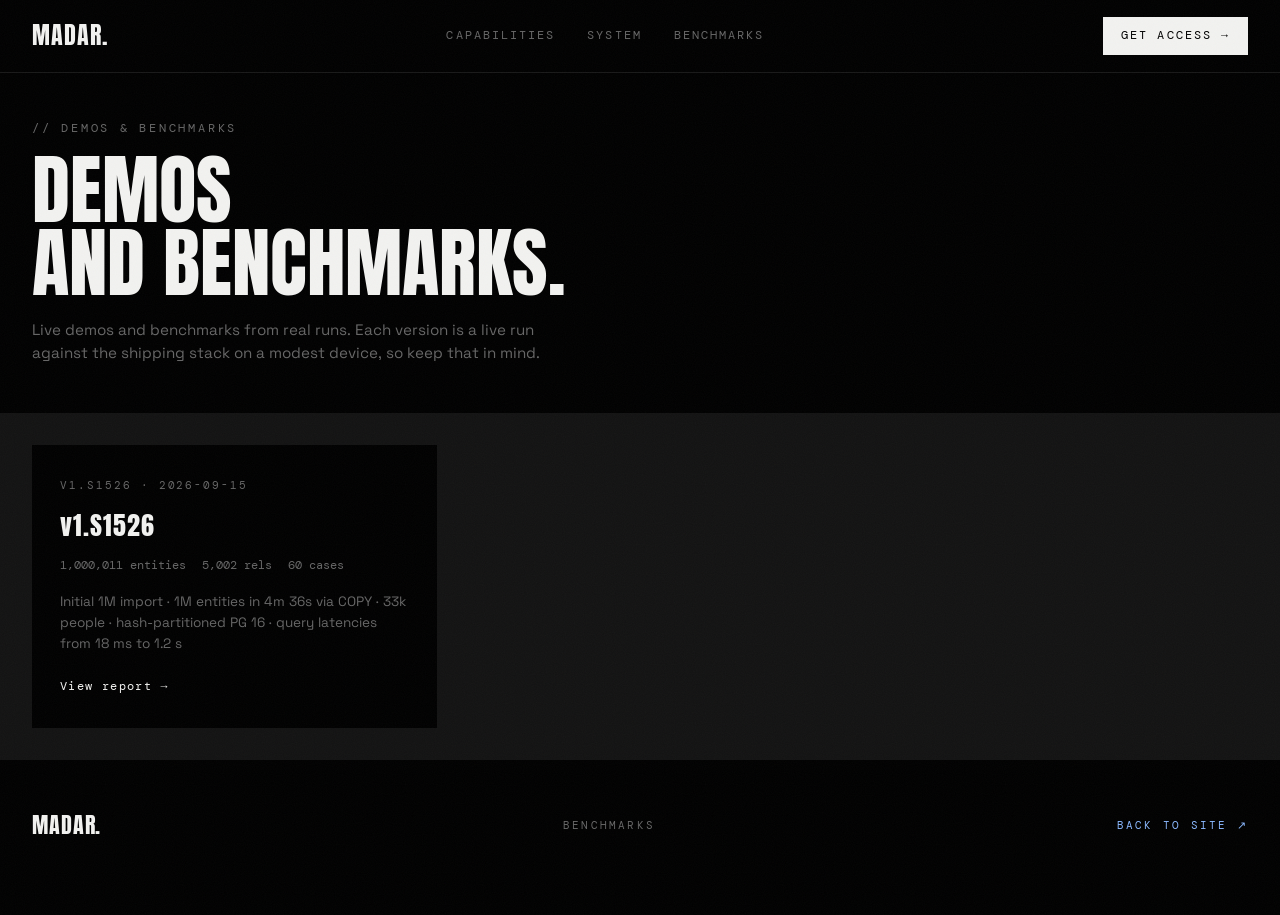
==== benchmarks/index.html @ 3ba4a6b2 "benchmarks" ====
<!DOCTYPE html>
<html lang="en">

<head>
  <meta charset="UTF-8">
  <meta name="viewport" content="width=device-width, initial-scale=1.0">
  <title>Benchmarks - Madar</title>
  <link rel="icon" type="image/png" href="../favicon.png">
  <link rel="preconnect" href="https://fonts.googleapis.com">
  <link rel="preconnect" href="https://fonts.gstatic.com" crossorigin>
  <link
    href="https://fonts.googleapis.com/css2?family=Anton&family=DM+Mono:ital,wght@0,300;0,400;1,300&family=Space+Grotesk:wght@400;500&display=swap"
    rel="stylesheet">
  <link rel="stylesheet" href="../style.css">
  <style>
    .bench-hero {
      max-width: 1440px;
      margin: 0 auto;
      padding: 120px 32px 48px
    }

    .bench-eyebrow {
      font-family: var(--mono);
      font-size: .72rem;
      letter-spacing: .24em;
      color: var(--dim)
    }

    .bench-title {
      font-family: var(--display);
      font-size: clamp(2.8rem, 6vw, 5rem);
      line-height: .95;
      margin-top: 16px;
      color: var(--off)
    }

    .bench-lead {
      color: var(--dim);
      max-width: 560px;
      margin-top: 18px;
      font-size: .95rem
    }

    .ver-grid {
      max-width: 1440px;
      margin: 0 auto;
      padding: 32px;
      display: grid;
      grid-template-columns: repeat(auto-fill, minmax(320px, 1fr));
      gap: 1px;
      background: rgba(242, 242, 240, .08)
    }

    .ver-card {
      background: var(--black);
      padding: 32px 28px;
      display: flex;
      flex-direction: column;
      gap: 12px;
      text-decoration: none;
      color: inherit;
      border: none
    }

    .ver-card:hover {
      background: #0d0d0d
    }

    .ver-tag {
      font-family: var(--mono);
      font-size: .68rem;
      letter-spacing: .18em;
      color: var(--dim)
    }

    .ver-name {
      font-family: var(--display);
      font-size: 1.6rem;
      letter-spacing: .04em;
      color: var(--off)
    }

    .ver-meta {
      font-family: var(--mono);
      font-size: .72rem;
      color: var(--dim);
      display: flex;
      gap: 16px;
      flex-wrap: wrap
    }

    .ver-desc {
      color: var(--dim);
      font-size: .85rem;
      margin-top: 4px
    }

    .ver-cta {
      font-family: var(--mono);
      font-size: .72rem;
      letter-spacing: .12em;
      color: var(--off);
      margin-top: 12px
    }

    .ver-card:hover .ver-cta {
      color: var(--white)
    }
  </style>
</head>

<body>
  <header class="hd visible">
    <div class="hd-inner">
      <a class="hd-word" href="../index.html">MADAR.</a>
      <nav class="hd-links">
        <a href="../index.html#capabilities">CAPABILITIES</a>
        <a href="../index.html#system">SYSTEM</a>
        <a href="./">BENCHMARKS</a>
      </nav>
      <a class="hd-cta" href="../index.html#deploy">GET ACCESS &rarr;</a>
    </div>
  </header>

  <main>
    <section class="bench-hero">
      <div class="bench-eyebrow">// DEMOS & BENCHMARKS</div>
      <div class="bench-title">DEMOS<br>AND BENCHMARKS.</div>
      <p class="bench-lead">Live demos and benchmarks from real runs. Each version is a live run against the shipping
        stack on a modest device, so keep that in mind.</p>
    </section>

    <div class="ver-grid">
      <a class="ver-card" href="./v1.S1526/">
        <div class="ver-tag">V1.S1526 &middot; 2026-09-15</div>
        <div class="ver-name">v1.S1526</div>
        <div class="ver-meta">
          <span>1,000,011 entities</span>
          <span>5,002 rels</span>
          <span>60 cases</span>
        </div>
        <p class="ver-desc">Initial 1M import · 1M entities in 4m 36s via COPY · 33k people · hash-partitioned PG 16 ·
          query latencies from 18 ms to 1.2 s</p>
        <div class="ver-cta">View report &rarr;</div>
      </a>
    </div>
  </main>

  <footer class="ft">
    <span class="ft-word">MADAR.</span>
    <span class="ft-mid">BENCHMARKS</span>
    <a class="ft-ver" href="../index.html">BACK TO SITE &nearr;</a>
  </footer>
</body>

</html>
---- style.css ----
:root {
  --black: #000;
  --white: #fff;
  --off: #f2f2f0;
  --dim: #666;
  --accent: #e8e8e8;
  --grain-opacity: 0.035;
  --snap: cubic-bezier(0.51, -0.01, 0.49, 1);
  --mono: "DM Mono", monospace;
  --display: "Anton", sans-serif;
  --sans: "Space Grotesk", "DM Mono", monospace;
}

* {
  margin: 0;
  padding: 0;
  box-sizing: border-box;
}

html {
  font-size: 16px;
  scroll-behavior: smooth;
}

body {
  background: var(--black);
  color: var(--off);
  font-family: var(--sans);
  line-height: 1.55;
  overflow-x: hidden;
  -webkit-font-smoothing: antialiased;
}

::selection {
  background: var(--off);
  color: var(--black);
}

a {
  color: inherit;
  text-decoration: none;
}

body::after {
  content: "";
  position: fixed;
  inset: -50%;
  z-index: 9999;
  pointer-events: none;
  opacity: var(--grain-opacity);
  background-image: url("data:image/svg+xml,%3Csvg xmlns='http://www.w3.org/2000/svg' width='300' height='300'%3E%3Cfilter id='n'%3E%3CfeTurbulence type='fractalNoise' baseFrequency='0.9' numOctaves='2'/%3E%3C/filter%3E%3Crect width='100%25' height='100%25' filter='url(%23n)'/%3E%3C/svg%3E");
}

.hd {
  position: fixed;
  top: 0;
  left: 0;
  right: 0;
  z-index: 100;
  border-bottom: 1px solid rgba(242, 242, 240, 0.1);
  background: #000;
  transform: translateY(-100%);
  transition: transform 0.35s var(--snap);
}

.hd.visible {
  transform: none;
}

.hd-inner {
  display: flex;
  align-items: center;
  justify-content: space-between;
  height: 72px;
  padding: 0 32px;
  max-width: 1440px;
  margin: 0 auto;
}

.hd-word {
  font-family: var(--display);
  font-size: 1.5rem;
  letter-spacing: 0.04em;
}

.hd-links {
  display: flex;
  gap: 32px;
  font-family: var(--mono);
  font-size: 0.72rem;
  letter-spacing: 0.18em;
  color: var(--dim);
}

.hd-links a:hover {
  color: var(--off);
}

.hd-cta {
  font-family: var(--mono);
  font-size: 0.72rem;
  letter-spacing: 0.18em;
  color: var(--black);
  background: var(--off);
  padding: 10px 18px;
}

.hd-cta:hover {
  background: var(--white);
}

.slide-hero {
  height: 100vh;
  display: flex;
  flex-direction: column;
  overflow: hidden;
}

.ticker-wrap {
  overflow: hidden;
  border-bottom: 1px solid rgba(242, 242, 240, 0.08);
}

.ticker-inner {
  display: flex;
  width: max-content;
  white-space: nowrap;
  animation: ticker 30s linear infinite;
}

.ticker-inner span {
  display: inline-block;
  padding: 14px 0;
  font-family: var(--mono);
  font-size: 0.72rem;
  letter-spacing: 0.14em;
  color: var(--dim);
}

@keyframes ticker {
  to {
    transform: translateX(-50%);
  }
}

.hero-grid {
  flex: 1;
  display: grid;
  grid-template-columns: 1fr auto;
  align-items: end;
  max-width: 1440px;
  margin: 0 auto;
  width: 100%;
  padding: 80px 32px 60px;
  gap: 40px;
}

.hero-left {
  align-self: end;
}

.hero-wordmark {
  font-family: var(--display);
  line-height: 0.85;
  font-size: clamp(7rem, 20vw, 19rem);
  letter-spacing: 0.01em;
  color: var(--off);
  white-space: nowrap;
}

.wm-dot {
  color: var(--dim);
}

.hero-sub {
  margin-top: 24px;
  font-size: 1.05rem;
  color: var(--dim);
}

.hero-right {
  display: flex;
  flex-direction: column;
  gap: 56px;
  justify-content: space-between;
  max-width: 360px;
  align-self: end;
  padding-bottom: 8px;
}

.hr-label {
  font-family: var(--mono);
  font-size: 0.72rem;
  letter-spacing: 0.2em;
  color: var(--dim);
  margin-bottom: 12px;
}

.hr-desc {
  color: var(--dim);
  font-size: 0.92rem;
}

.hr-actions {
  display: flex;
  flex-wrap: wrap;
  gap: 12px;
}

.hbtn {
  display: inline-flex;
  align-items: center;
  gap: 14px;
  padding: 14px 20px;
  border: 1px solid var(--dim);
  font-family: var(--mono);
  font-size: 0.74rem;
  letter-spacing: 0.12em;
  color: var(--off);
  transition: border-color 0.2s, background 0.2s;
}

.hbtn .a {
  color: var(--dim);
}

.hbtn:hover {
  border-color: var(--off);
}

.hbtn:hover .a {
  color: var(--off);
}

.hbtn.fill {
  background: var(--off);
  color: var(--black);
  border-color: var(--off);
}

.hbtn.fill .a {
  color: var(--black);
}

.hbtn.fill:hover {
  background: var(--white);
}

.slide-status {
  display: flex;
  flex-direction: column;
  align-items: flex-start;
  gap: 6px;
  padding: 48px 32px;
  max-width: 1440px;
  margin: 0 auto;
  border-bottom: 1px solid rgba(242, 242, 240, 0.08);
}

.sp-label,
.sp-lead,
.sp-count,
.sp-suffix {
  white-space: nowrap;
}

.sp-label {
  font-family: var(--mono);
  font-size: 0.72rem;
  letter-spacing: 0.2em;
  color: var(--dim);
}

.sp-lead {
  color: var(--dim);
  font-size: 0.92rem;
}

.sp-version {
  display: flex;
  align-items: baseline;
  gap: 14px;
  flex-wrap: wrap;
}

.sp-count {
  font-family: var(--display);
  font-size: clamp(2.5rem, 8vw, 5.5rem);
  color: var(--off);
  line-height: 0.9;
}

.sp-suffix {
  font-family: var(--display);
  font-size: clamp(1rem, 2.5vw, 1.6rem);
  color: var(--dim);
  letter-spacing: 0.06em;
}

.sp-sub {
  flex-basis: 100%;
  color: var(--dim);
  font-size: 0.85rem;
}

.wmarquee {
  overflow: hidden;
  border-bottom: 1px solid rgba(242, 242, 240, 0.08);
}

.wmarquee-track {
  display: flex;
  width: max-content;
  white-space: nowrap;
  animation: marquee 22s linear infinite;
}

.wmarquee-track span {
  display: inline-block;
  padding: 26px 0;
  font-family: var(--display);
  font-size: clamp(2.4rem, 6vw, 4.5rem);
  color: rgba(242, 242, 240, 0.06);
}

@keyframes marquee {
  to {
    transform: translateX(-50%);
  }
}

.zor-section {
  max-width: 1440px;
  margin: 0 auto;
  padding: 140px 32px 0;
}

.zor-top {
  max-width: 720px;
}

.zor-eyebrow {
  font-family: var(--mono);
  font-size: 0.72rem;
  letter-spacing: 0.24em;
  color: var(--dim);
  margin-bottom: 24px;
}

.zor-title {
  font-family: var(--display);
  font-size: clamp(3.4rem, 8vw, 7rem);
  line-height: 0.9;
  color: var(--off);
}

.zor-italic {
  font-family: var(--sans);
  font-style: italic;
  font-weight: 500;
  color: var(--dim);
}

.zor-lead {
  margin-top: 28px;
  color: var(--dim);
  max-width: 520px;
  font-size: 0.95rem;
}

.zor-caps {
  display: grid;
  grid-template-columns: repeat(3, 1fr);
  gap: 1px;
  background: rgba(242, 242, 240, 0.08);
  margin-top: 100px;
}

.zor-cap {
  background: var(--black);
  padding: 36px 28px;
}

.cap-num {
  font-family: var(--mono);
  font-size: 0.72rem;
  letter-spacing: 0.2em;
  color: var(--dim);
  margin-bottom: 18px;
}

.cap-title {
  font-family: var(--display);
  font-size: 1.15rem;
  letter-spacing: 0.06em;
  color: var(--off);
  margin-bottom: 14px;
}

.cap-desc {
  color: var(--dim);
  font-size: 0.85rem;
}

.zor-queries {
  display: flex;
  flex-wrap: wrap;
  align-items: center;
  gap: 12px;
  padding: 64px 0 0;
}

.zq-label {
  font-family: var(--mono);
  font-size: 0.7rem;
  letter-spacing: 0.2em;
  color: var(--dim);
  margin-right: 8px;
}

.zq-tag {
  font-family: var(--mono);
  font-size: 0.74rem;
  color: var(--dim);
  border: 1px solid rgba(242, 242, 240, 0.14);
  padding: 8px 14px;
  transition: color 0.2s, border-color 0.2s;
}

.zq-tag:hover {
  color: var(--off);
  border-color: var(--off);
}

.pb-section {
  border-top: 1px solid rgba(242, 242, 240, 0.08);
  margin-top: 140px;
}

.pb-label {
  padding: 28px 32px;
  max-width: 1440px;
  margin: 0 auto;
  font-family: var(--mono);
  font-size: 0.72rem;
  letter-spacing: 0.24em;
  color: var(--dim);
  border-bottom: 1px solid rgba(242, 242, 240, 0.08);
}

.pb-grid {
  max-width: 1440px;
  margin: 0 auto;
  padding: 40px 32px;
  display: grid;
  grid-template-columns: repeat(3, 1fr);
  gap: 1px;
  background: rgba(242, 242, 240, 0.08);
}

.pb-card {
  background: var(--black);
  padding: 34px 28px;
  display: flex;
  flex-direction: column;
  gap: 14px;
  transition: background 0.25s var(--snap);
}

.pb-card:hover {
  background: #0d0d0d;
}

.pb-card-top {
  display: flex;
  align-items: center;
  justify-content: space-between;
}

.pb-num {
  font-family: var(--mono);
  font-size: 0.7rem;
  letter-spacing: 0.2em;
  color: var(--dim);
}

.pb-card-title {
  font-family: var(--display);
  font-size: 1.25rem;
  letter-spacing: 0.05em;
  color: var(--off);
}

.pb-card-desc {
  color: var(--dim);
  font-size: 0.84rem;
}

.sys-section {
  max-width: 1440px;
  margin: 0 auto;
  padding: 150px 32px;
  border-bottom: 1px solid rgba(242, 242, 240, 0.08);
}

.sys-head {
  margin-bottom: 60px;
}

.sys-title {
  font-family: var(--display);
  font-size: clamp(3rem, 7vw, 6rem);
  line-height: 0.92;
  color: var(--off);
}

.sys-cols {
  display: grid;
  grid-template-columns: repeat(3, 1fr);
  gap: 1px;
  background: rgba(242, 242, 240, 0.08);
}

.sys-col {
  background: var(--black);
  padding: 40px 32px;
}

.sys-col-tag {
  font-family: var(--mono);
  font-size: 0.72rem;
  letter-spacing: 0.24em;
  color: var(--dim);
  margin-bottom: 18px;
}

.sys-col p {
  color: var(--dim);
  font-size: 0.88rem;
}

.cta-section {
  border-top: 1px solid rgba(242, 242, 240, 0.08);
}

.cta-inner {
  max-width: 1440px;
  margin: 0 auto;
  padding: 160px 32px;
  text-align: center;
}

.cta-title {
  font-family: var(--display);
  font-size: clamp(3.4rem, 9vw, 8rem);
  line-height: 0.9;
  color: var(--off);
}

.cta-lead {
  color: var(--dim);
  margin: 32px 0 40px;
}

.cta-inner .hr-actions {
  justify-content: center;
}

.modal {
  position: fixed;
  inset: 0;
  z-index: 200;
  display: flex;
  align-items: center;
  justify-content: center;
  padding: 24px;
}

.modal[hidden] {
  display: none;
}

.modal-backdrop {
  position: absolute;
  inset: 0;
  background: rgba(0, 0, 0, 0.85);
  backdrop-filter: blur(6px);
}

.modal-box {
  position: relative;
  max-width: 520px;
  width: 100%;
  background: #0a0a0a;
  border: 1px solid rgba(242, 242, 240, 0.14);
  padding: 44px 40px;
}

.modal-label {
  font-family: var(--mono);
  font-size: 0.72rem;
  letter-spacing: 0.24em;
  color: var(--dim);
  margin-bottom: 20px;
}

.modal-title {
  font-family: var(--display);
  font-size: clamp(2.4rem, 7vw, 3.6rem);
  line-height: 0.92;
  color: var(--off);
}

.modal-lead {
  color: var(--off);
  margin-top: 24px;
  font-size: 0.98rem;
}

.modal-sub {
  color: var(--dim);
  margin-top: 10px;
  font-size: 0.85rem;
}

.modal-beta {
  margin-top: 24px;
  border: 1px solid rgba(242, 242, 240, 0.14);
  padding: 18px 20px;
  background: #0d0d0d;
}

.mb-label {
  font-family: var(--mono);
  font-size: 0.68rem;
  letter-spacing: 0.2em;
  color: var(--dim);
}

.mb-text {
  margin-top: 8px;
  color: var(--off);
  font-size: 0.9rem;
}

.modal-actions {
  display: flex;
  gap: 12px;
  flex-wrap: wrap;
  margin-top: 36px;
}

button.hbtn {
  cursor: pointer;
  background: none;
  font: inherit;
}

.ft {
  display: flex;
  align-items: center;
  justify-content: space-between;
  gap: 20px;
  flex-wrap: wrap;
  max-width: 1440px;
  margin: 0 auto;
  padding: 48px 32px 72px;
  font-family: var(--mono);
  font-size: 0.7rem;
  letter-spacing: 0.2em;
  color: var(--dim);
}

.ft-word {
  font-family: var(--display);
  font-size: 1.4rem;
  color: var(--off);
  letter-spacing: 0.04em;
}

.ft-ver {
  color: #8ab8ff;
}

.ft-ver:hover {
  color: var(--off);
}

.reveal-left {
  opacity: 0;
  transform: translateX(40px);
  transition: opacity 0.9s var(--snap), transform 0.9s var(--snap);
}

.reveal-right {
  opacity: 0;
  transform: translateX(-40px);
  transition: opacity 0.9s var(--snap), transform 0.9s var(--snap);
}

.reveal-up {
  opacity: 0;
  transform: translateY(36px);
  transition: opacity 0.9s var(--snap), transform 0.9s var(--snap);
}

.reveal-left.visible,
.reveal-right.visible,
.reveal-up.visible {
  opacity: 1;
  transform: none;
}

@media (max-width: 1000px) {
  .hero-grid {
    grid-template-columns: 1fr;
    align-items: start;
    padding-top: 60px;
  }

  .hero-right {
    max-width: none;
    gap: 32px;
  }

  .zor-top {
    grid-template-columns: 1fr;
    gap: 40px;
  }

  .pb-grid {
    grid-template-columns: repeat(2, 1fr);
  }

  .sys-cols {
    grid-template-columns: 1fr;
  }
}

@media (max-width: 680px) {
  .hd-links {
    display: none;
  }

  .hd-cta {
    display: none;
  }

  .pb-grid {
    grid-template-columns: 1fr;
  }

  .zor-caps {
    grid-template-columns: 1fr;
  }
}

/* Risk assessment — no-style identity, honest copy, no drama */
.risk-section {
  max-width: 1440px;
  margin: 0 auto;
  padding: 140px 32px 0;
  border-left: 1px solid rgba(242, 242, 240, 0.08);
  border-right: 1px solid rgba(242, 242, 240, 0.08);
}

.risk-head {
  max-width: 720px;
}

.risk-eyebrow {
  font-family: var(--mono);
  font-size: 0.72rem;
  letter-spacing: 0.24em;
  color: var(--dim);
  margin-bottom: 22px;
}

.risk-title {
  font-family: var(--display);
  font-weight: 400;
  font-size: clamp(2.6rem, 6vw, 5rem);
  line-height: 1;
  letter-spacing: 0.01em;
  color: var(--off);
  text-transform: uppercase;
}

.risk-lead {
  margin-top: 22px;
  color: var(--dim);
  max-width: 520px;
  font-size: 0.95rem;
}

.risk-grid {
  display: grid;
  grid-template-columns: repeat(3, 1fr);
  gap: 1px;
  background: rgba(242, 242, 240, 0.08);
  margin-top: 84px;
}

.risk-card {
  background: var(--black);
  padding: 34px 28px 38px;
  position: relative;
}

.risk-card::before {
  content: "";
  position: absolute;
  top: 0;
  left: 0;
  width: 100%;
  height: 2px;
  background: rgba(242, 242, 240, 0.12);
}

.risk-index {
  font-family: var(--mono);
  font-size: 0.7rem;
  letter-spacing: 0.18em;
  color: var(--dim);
  margin-bottom: 16px;
}

.risk-card-title {
  font-family: var(--mono);
  font-size: 0.78rem;
  letter-spacing: 0.12em;
  text-transform: uppercase;
  color: var(--off);
  margin-bottom: 12px;
}

.risk-card-desc {
  color: var(--dim);
  font-size: 0.85rem;
}

.risk-note {
  margin-top: 40px;
  max-width: 640px;
  color: var(--dim);
  font-size: 0.82rem;
  font-family: var(--mono);
  line-height: 1.7;
}
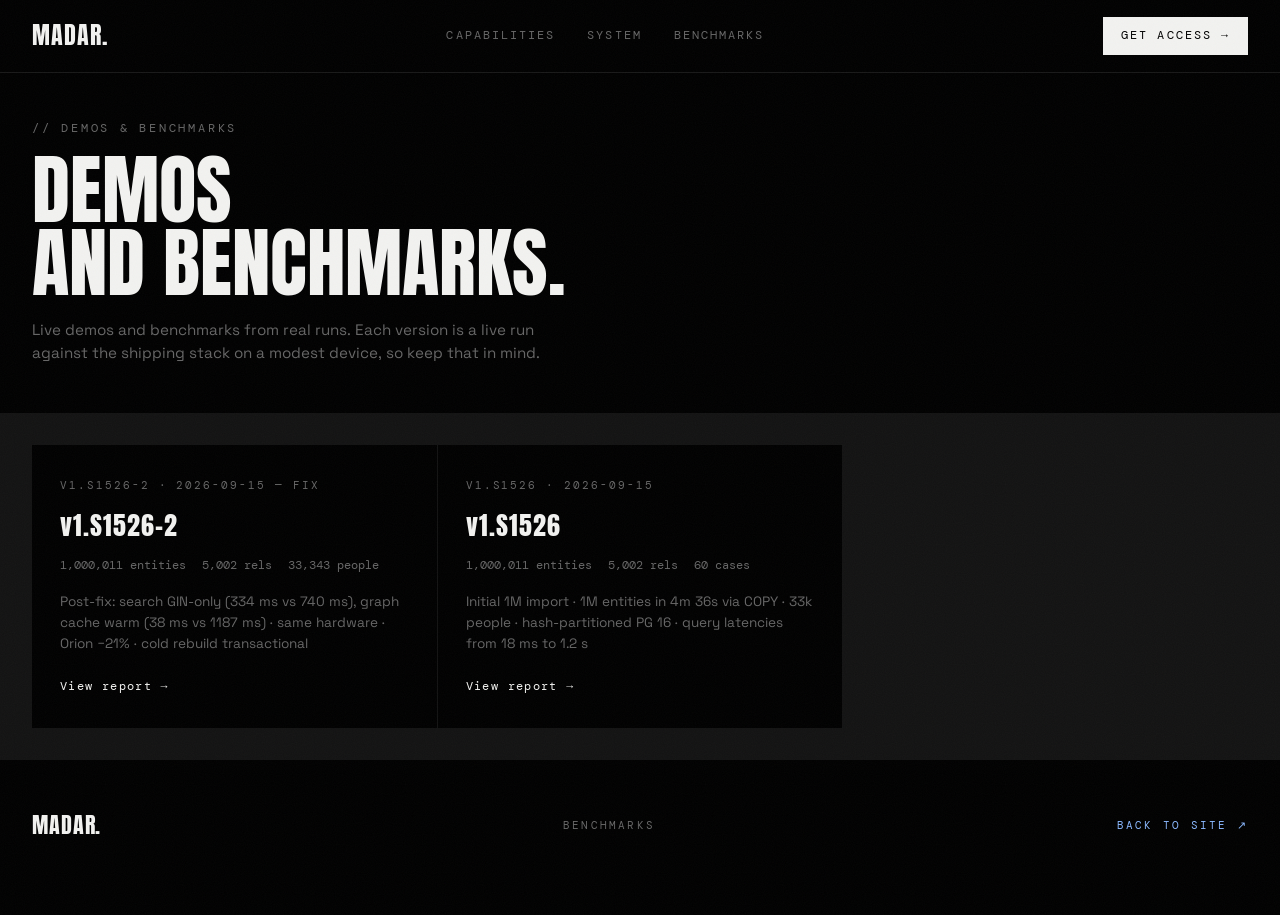
==== commit cb841067: "-2" ====
--- a/benchmarks/index.html
+++ b/benchmarks/index.html
@@ -131,6 +131,17 @@
     </section>
 
     <div class="ver-grid">
+      <a class="ver-card" href="./v1.S1526-2/">
+        <div class="ver-tag">V1.S1526-2 &middot; 2026-09-15 &mdash; FIX</div>
+        <div class="ver-name">v1.S1526-2</div>
+        <div class="ver-meta">
+          <span>1,000,011 entities</span>
+          <span>5,002 rels</span>
+          <span>33,343 people</span>
+        </div>
+        <p class="ver-desc">Post-fix: search GIN-only (334 ms vs 740 ms), graph cache warm (38 ms vs 1187 ms) · same hardware · Orion −21% · cold rebuild transactional</p>
+        <div class="ver-cta">View report &rarr;</div>
+      </a>
       <a class="ver-card" href="./v1.S1526/">
         <div class="ver-tag">V1.S1526 &middot; 2026-09-15</div>
         <div class="ver-name">v1.S1526</div>
--- a/style.css
+++ b/style.css
@@ -755,7 +755,6 @@
   }
 }
 
-/* Risk assessment — no-style identity, honest copy, no drama */
 .risk-section {
   max-width: 1440px;
   margin: 0 auto;
